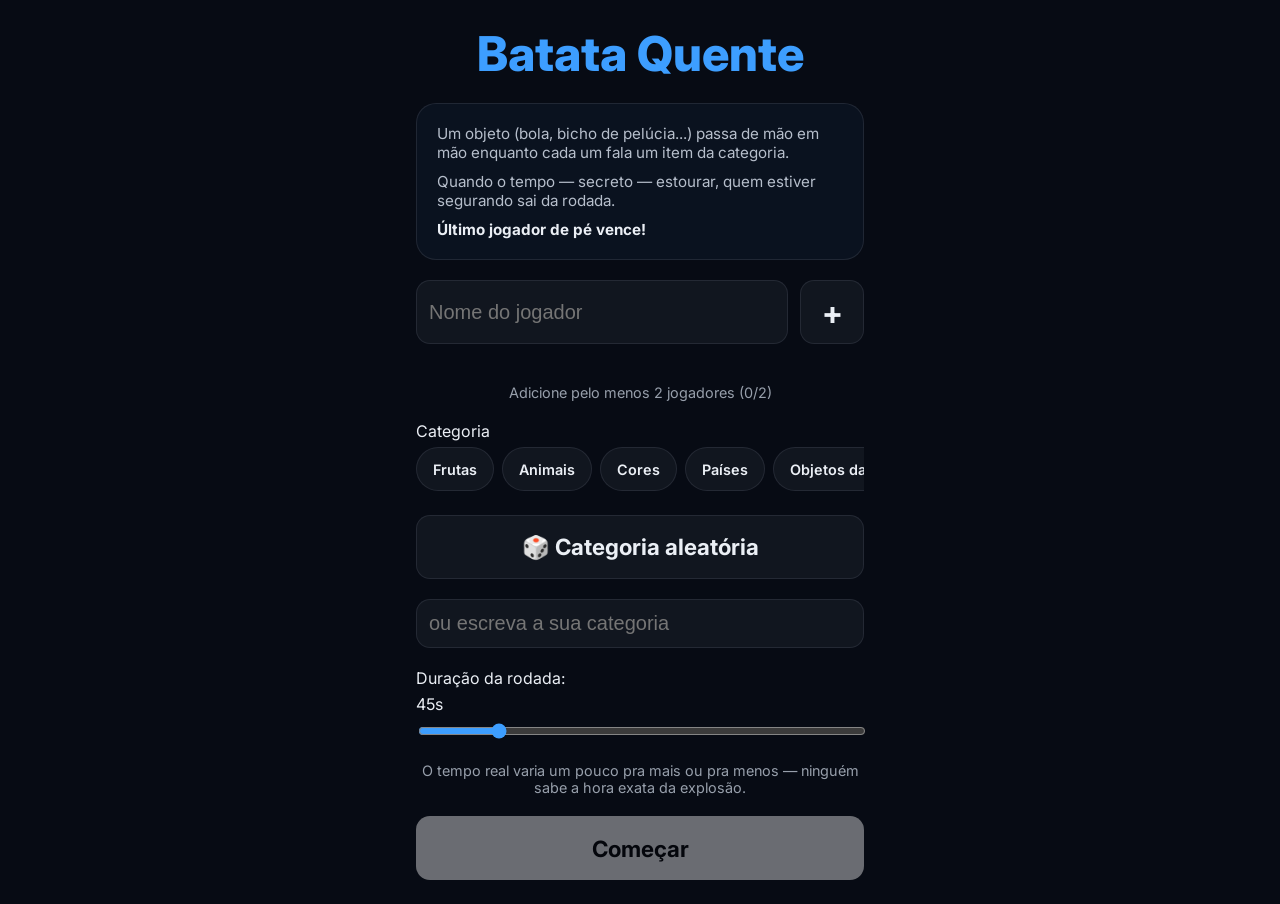
==== batata-quente/index.html @ d356e225 "Adiciona o jogo Batata Quente Objeto físico passa de mão em mão enquanto os jogadores falam itens de" ====
<!DOCTYPE html>
<html lang="pt-BR">
<head>
  <meta charset="utf-8">
  <meta name="viewport" content="width=device-width, initial-scale=1">
  <title>Batata Quente</title>
  <link rel="stylesheet" href="style.css">
</head>
<body>

<div id="confetti" aria-hidden="true"></div>

<section id="setup">
  <h1>Batata Quente</h1>
  <div class="howto">
    <p>Um objeto (bola, bicho de pelúcia...) passa de mão em mão enquanto cada um fala um item da categoria.</p>
    <p>Quando o tempo — secreto — estourar, quem estiver segurando sai da rodada.</p>
    <p><b>Último jogador de pé vence!</b></p>
  </div>

  <div class="row">
    <input id="nameInput" placeholder="Nome do jogador" maxlength="20" autocomplete="off">
    <button id="btnAdd" class="square" aria-label="Adicionar jogador">+</button>
  </div>
  <div id="chips" class="chips"></div>
  <p id="playerCount" class="hint"></p>

  <label>Categoria
    <div id="categoryPicker" class="catChips"></div>
  </label>
  <button id="btnRandomCategory">🎲 Categoria aleatória</button>
  <input id="customCategory" placeholder="ou escreva a sua categoria" maxlength="60" autocomplete="off">

  <label>Duração da rodada: <span id="durationLabel"></span>
    <input id="duration" type="range" min="30" max="120" step="5" value="45">
  </label>
  <p class="hint">O tempo real varia um pouco pra mais ou pra menos — ninguém sabe a hora exata da explosão.</p>

  <button id="btnStart" class="primary" disabled>Começar</button>
</section>

<section id="playing" hidden>
  <div id="bomb" class="bomb">💣</div>
  <p class="hint">Categoria</p>
  <div id="categoryLabel"></div>
</section>

<section id="exploded" hidden>
  <div id="explodedPick">
    <h2>💥 Quem estava segurando?</h2>
    <div id="alivePicker" class="stack"></div>
  </div>
  <div id="explodedConfirm" hidden>
    <h2 id="eliminatedTitle"></h2>
    <p id="aliveCount" class="hint"></p>

    <label>Trocar categoria (opcional)
      <div id="categoryPickerNext" class="catChips"></div>
    </label>
    <button id="btnRandomCategoryNext">🎲 Categoria aleatória</button>
    <input id="customCategoryNext" placeholder="ou escreva outra categoria" maxlength="60" autocomplete="off">

    <button id="btnNextRound" class="primary">Próxima rodada</button>
  </div>
</section>

<section id="gameOver" hidden>
  <h2 id="winnerTitle"></h2>
  <button id="btnAgain" class="primary">Jogar de novo</button>
</section>

<button id="btnHome" hidden>✕ Cancelar jogo</button>

<script src="categorias.js"></script>
<script src="game.js"></script>
<script src="app.js"></script>
</body>
</html>
---- batata-quente/style.css ----
@import url('https://fonts.googleapis.com/css2?family=Inter:wght@400;500;600;700;800&display=swap');

:root {
  --bg-void: oklch(15% 0.02 260);
  --bg-raised: oklch(18% 0.03 260);
  --bg-inset: oklch(20% 0.02 260);
  --border-hairline: oklch(40% 0.02 260 / 0.4);
  --text-primary: oklch(95% 0.01 260);
  --text-secondary: oklch(80% 0.02 260);
  --text-muted: oklch(70% 0.02 260);
  --blue-400: oklch(70% 0.19 255);
  --purple-400: oklch(70% 0.19 300);
  --green-500: oklch(70% 0.16 150);
  --red-400: oklch(65% 0.2 25);
  --orange-400: oklch(70% 0.19 55);
  --radius-md: 14px;
  --radius-lg: 20px;
}
* { box-sizing: border-box; }
body {
  margin: 0; min-height: 100dvh; background: var(--bg-void); color: var(--text-primary);
  font-family: 'Inter', -apple-system, 'Helvetica Neue', Helvetica, Arial, sans-serif;
  display: flex; align-items: center; justify-content: center; text-align: center;
  transition: background-color .1s;
}
section { width: 100%; max-width: 480px; padding: 24px 16px; display: flex; flex-direction: column; gap: 20px; }
section[hidden] { display: none; }
h1 { font-size: 3rem; margin: 0; color: var(--blue-400); font-weight: 800; }
h2 { font-size: 1.6rem; margin: 0; font-weight: 700; }
p { margin: 0; font-size: 1.1rem; color: var(--text-secondary); }
label { display: flex; flex-direction: column; gap: 6px; text-align: left; }
.hint { font-size: .9rem; color: var(--text-muted); }
input {
  font-size: 1.25rem; padding: 12px; border-radius: var(--radius-md); width: 100%; min-width: 0;
  border: 1px solid var(--border-hairline); background: var(--bg-inset); color: var(--text-primary);
}
input[type="range"] { padding: 0; accent-color: var(--blue-400); }
input:focus, button:focus-visible { outline: 2px solid var(--blue-400); outline-offset: 2px; }
button {
  min-height: 64px; font-size: 1.4rem; font-weight: 700; border-radius: var(--radius-md); font-family: inherit;
  background: var(--bg-inset); border: 1px solid var(--border-hairline); color: var(--text-primary);
  cursor: pointer; flex: 1; transition: filter .2s, transform .1s;
}
button.primary { background: #fff; color: #000; border-color: transparent; }
button.square { flex: 0 0 64px; font-size: 2rem; }
button:hover { filter: brightness(1.15); }
button.primary:hover { filter: brightness(.9); }
button:active { transform: scale(.97); }
button:disabled { opacity: .4; cursor: default; filter: none; transform: none; }
.row { display: flex; gap: 12px; }
.stack { display: flex; flex-direction: column; gap: 10px; }
.stack button { text-align: left; padding: 0 16px; }

.howto {
  background: var(--bg-raised); border: 1px solid var(--border-hairline); border-radius: var(--radius-lg);
  padding: 20px; text-align: left; display: flex; flex-direction: column; gap: 10px;
}
.howto p { font-size: .95rem; }
.howto p b { color: var(--text-primary); }

/* chips de jogadores */
.chips { display: flex; flex-wrap: wrap; gap: 10px; justify-content: center; }
.chip {
  display: inline-flex; align-items: center; gap: 8px; padding: 5px 12px 5px 14px; border-radius: 999px;
  background: var(--bg-raised); border: 1px solid var(--border-hairline); font-size: 1rem;
}
.chip .x { flex: 0; min-height: 0; padding: 4px 6px; font-size: .8rem; background: none; border: none; color: var(--text-muted); }

/* categorias */
.catChips { display: flex; gap: 8px; overflow-x: auto; padding-bottom: 4px; scrollbar-width: none; }
.catChips::-webkit-scrollbar { display: none; }
.catChips .cat { flex: 0 0 auto; min-height: 44px; padding: 0 16px; font-size: .9rem; font-weight: 600; border-radius: 999px; white-space: nowrap; }
.catChips .cat.sel { background: var(--blue-400); color: #000; border-color: transparent; }

/* bomba pulsando, escondendo o tempo de propósito */
.bomb {
  font-size: 6rem; line-height: 1; animation: bomb-pulse 1s ease-in-out infinite;
}
@keyframes bomb-pulse {
  0%, 100% { transform: scale(1); }
  50% { transform: scale(1.15); }
}
#categoryLabel { font-size: clamp(1.8rem, 8vw, 2.8rem); font-weight: 800; color: var(--blue-400); }

/* flash de explosão */
body.boom { background-color: var(--red-400); animation: boom-flash .3s steps(1) 4; }
@keyframes boom-flash {
  0%, 100% { background-color: var(--red-400); }
  50% { background-color: var(--bg-void); }
}

body.win { background-color: oklch(28% 0.06 150); }
#winnerTitle { color: var(--green-500); }

#confetti { position: fixed; inset: 0; overflow: hidden; pointer-events: none; z-index: -1; }
#confetti span { position: absolute; top: 100%; font-size: 2rem; animation: confetti-float linear infinite; }
@keyframes confetti-float {
  to { transform: translateY(-120vh) rotate(360deg); }
}

#btnHome {
  position: fixed; top: 12px; left: 12px; min-height: 0; flex: 0; padding: 8px 12px;
  font-size: .9rem; font-weight: 600; background: transparent; border: none; color: var(--text-primary); opacity: .6;
}
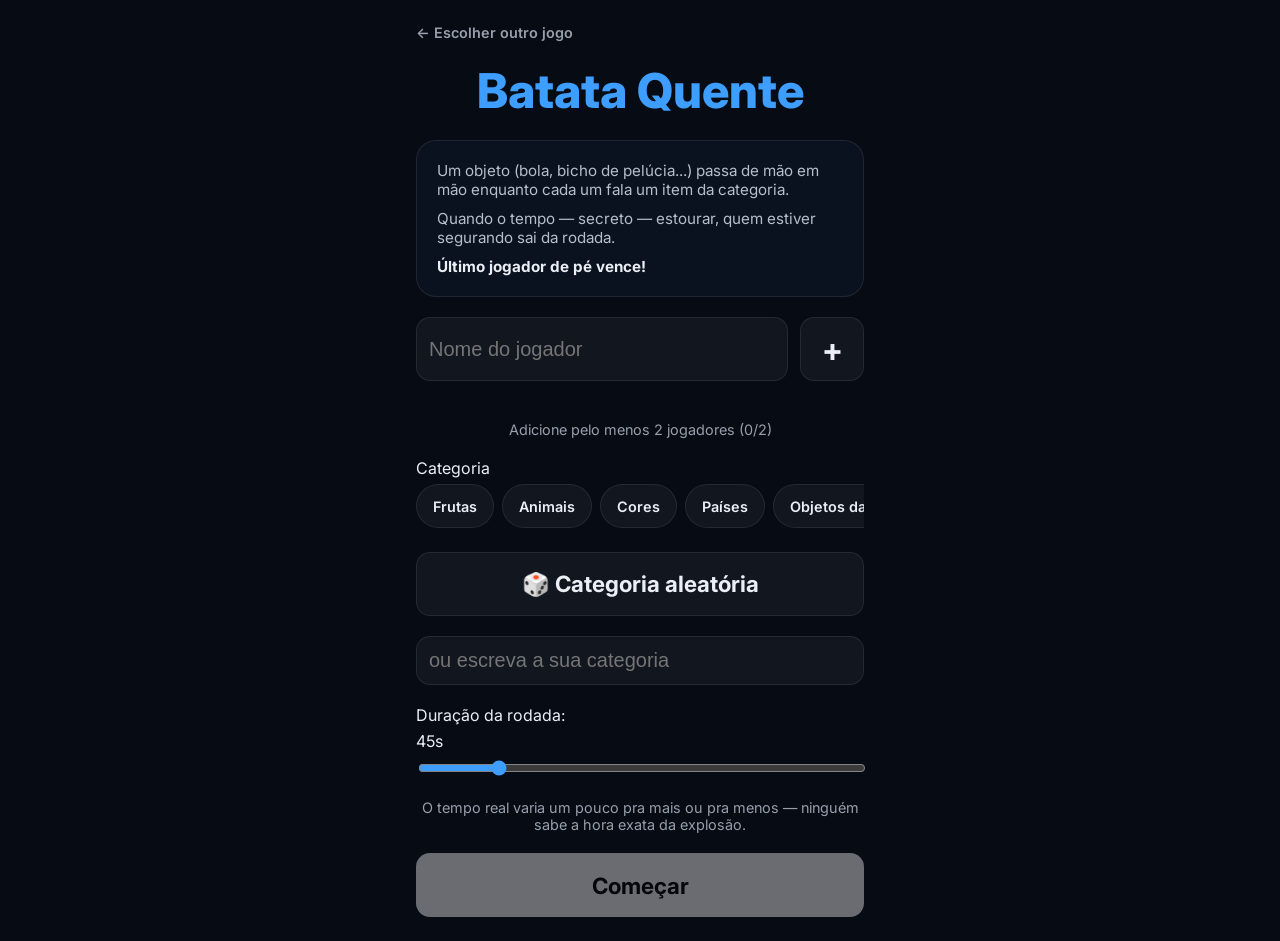
==== commit 59b494e5: "Adiciona navegação de volta ao hub e hook de revisão do README Renomeia o h1 do hub para "Reis Party" ====
--- a/batata-quente/index.html
+++ b/batata-quente/index.html
@@ -11,6 +11,7 @@
 <div id="confetti" aria-hidden="true"></div>
 
 <section id="setup">
+  <a class="backHub" href="../">← Escolher outro jogo</a>
   <h1>Batata Quente</h1>
   <div class="howto">
     <p>Um objeto (bola, bicho de pelúcia...) passa de mão em mão enquanto cada um fala um item da categoria.</p>
--- a/batata-quente/style.css
+++ b/batata-quente/style.css
@@ -102,3 +102,5 @@
   position: fixed; top: 12px; left: 12px; min-height: 0; flex: 0; padding: 8px 12px;
   font-size: .9rem; font-weight: 600; background: transparent; border: none; color: var(--text-primary); opacity: .6;
 }
+.backHub { align-self: flex-start; font-size: .9rem; font-weight: 600; color: var(--text-muted); text-decoration: none; }
+.backHub:hover { color: var(--text-primary); }
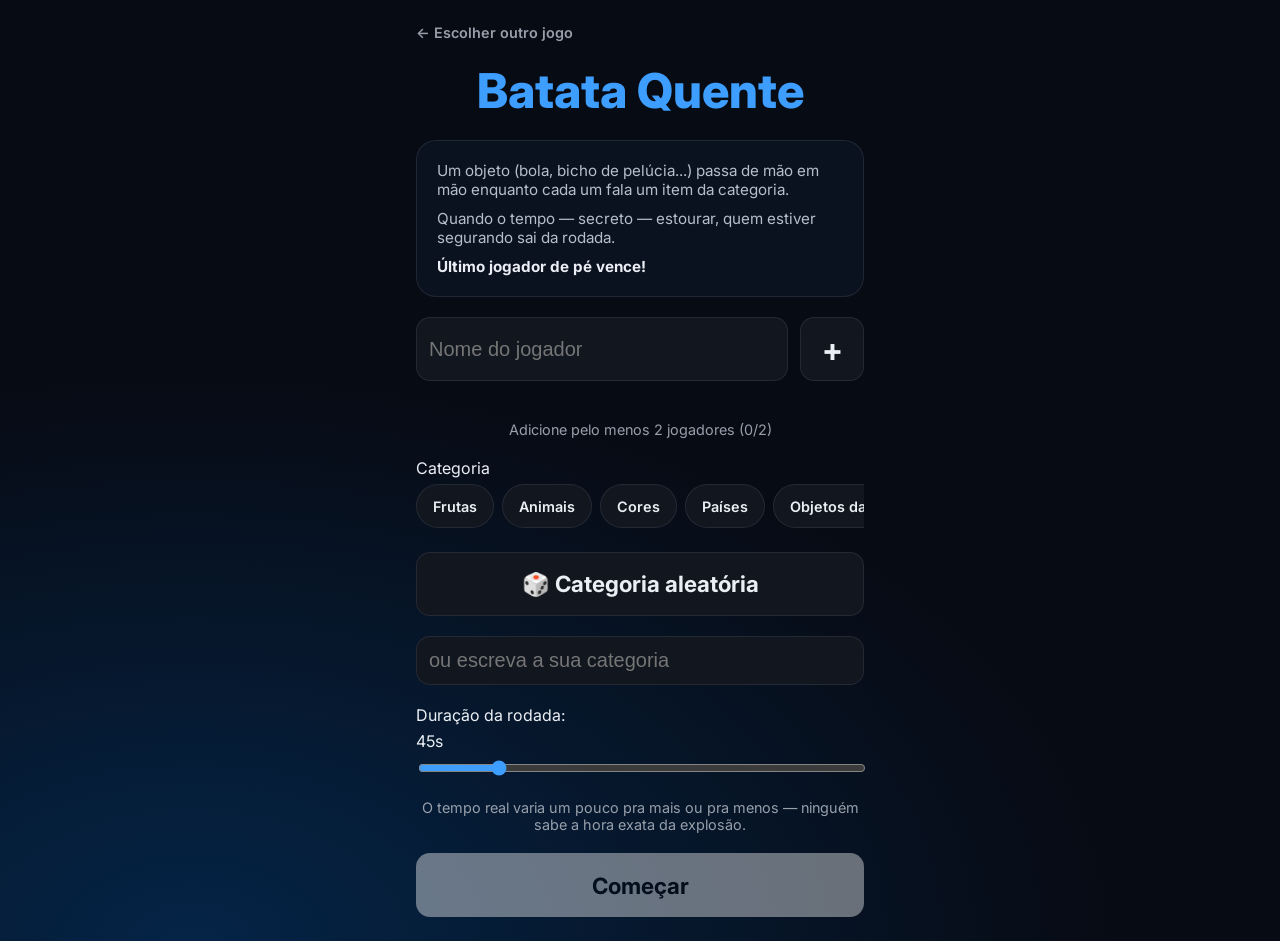
==== commit e67efae3: "Corrige fundo por tela ausente no Batata Quente body sem data-screen="setup" fazia a tela inicial nã" ====
--- a/batata-quente/index.html
+++ b/batata-quente/index.html
@@ -6,7 +6,7 @@
   <title>Batata Quente</title>
   <link rel="stylesheet" href="style.css">
 </head>
-<body>
+<body data-screen="setup">
 
 <div id="confetti" aria-hidden="true"></div>
 
--- a/batata-quente/style.css
+++ b/batata-quente/style.css
@@ -82,14 +82,19 @@
 }
 #categoryLabel { font-size: clamp(1.8rem, 8vw, 2.8rem); font-weight: 800; color: var(--blue-400); }
 
-/* flash de explosão */
+/* gradiente radial de fundo por tela, cor casando com o estado (ver docs/PLANO.md) */
+body[data-screen="setup"] { background: radial-gradient(120% 100% at 15% 100%, oklch(45% 0.15 255 / .35), transparent 60%), var(--bg-void); }
+body[data-screen="playing"] { background: radial-gradient(120% 90% at 50% 100%, oklch(45% 0.16 55 / .4), transparent 65%), var(--bg-void); }
+body[data-screen="exploded"] { background: radial-gradient(100% 80% at 50% 30%, oklch(45% 0.19 25 / .55), transparent 70%), var(--bg-void); }
+body[data-screen="gameOver"] { background: radial-gradient(120% 90% at 50% 0%, oklch(45% 0.15 150 / .4), transparent 65%), var(--bg-void); }
+
+/* flash de explosão, por cima do gradiente da tela "exploded" */
 body.boom { background-color: var(--red-400); animation: boom-flash .3s steps(1) 4; }
 @keyframes boom-flash {
   0%, 100% { background-color: var(--red-400); }
   50% { background-color: var(--bg-void); }
 }
 
-body.win { background-color: oklch(28% 0.06 150); }
 #winnerTitle { color: var(--green-500); }
 
 #confetti { position: fixed; inset: 0; overflow: hidden; pointer-events: none; z-index: -1; }
